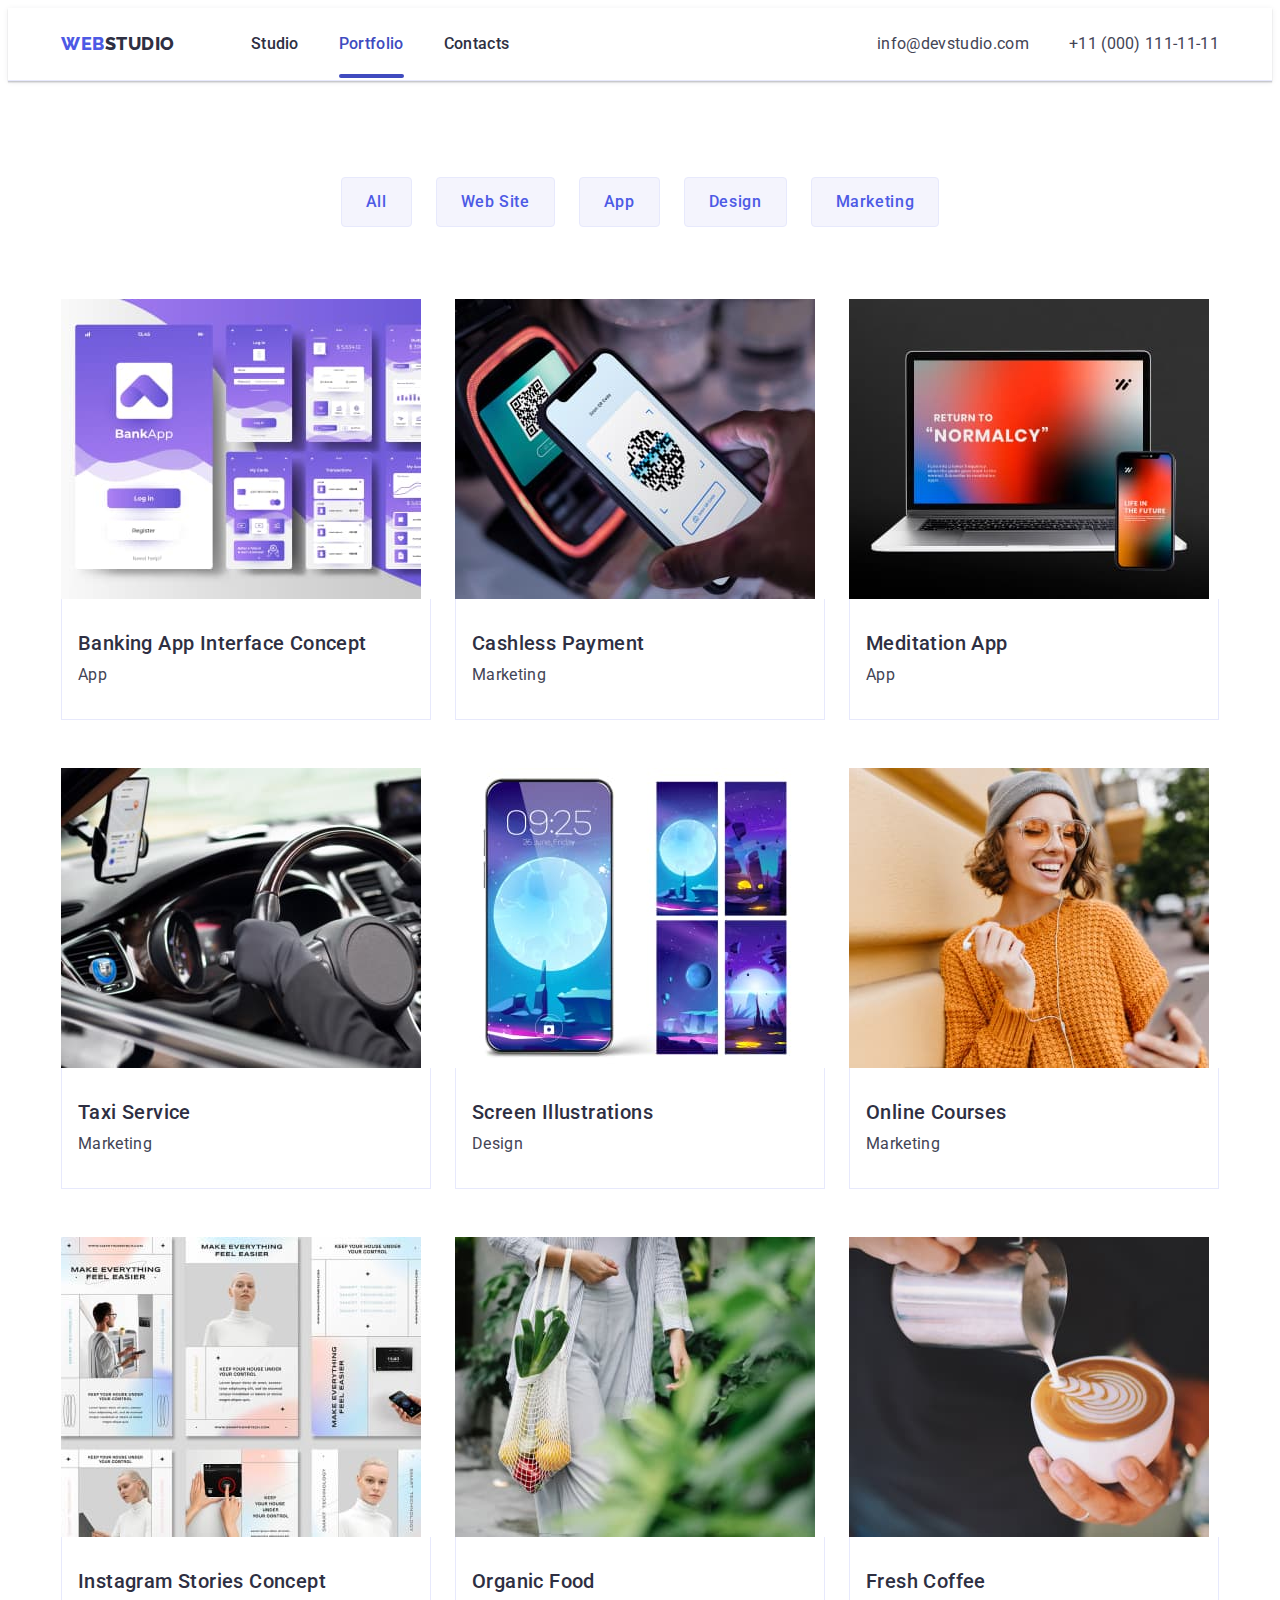
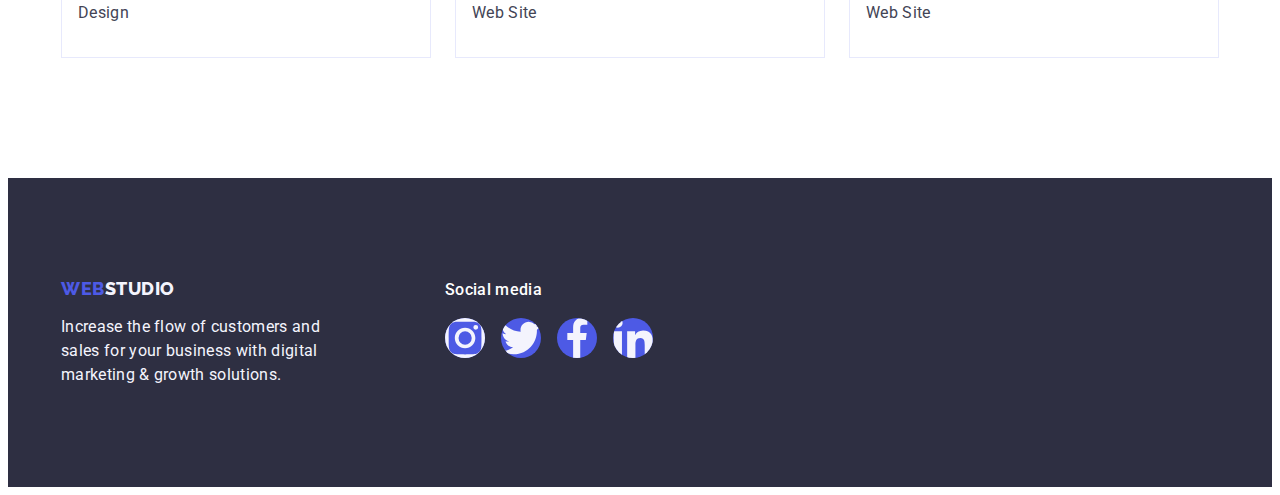
==== portfolio.html @ 7d30ec61 "Initial commit" ====
<!DOCTYPE html>
<html lang="en">
  <head>
    <meta charset="UTF-8" />
    <meta name="viewport" content="width=device-width, initial-scale=1.0" />
    <title>Portfolio</title>
    <link
      rel="stylesheet"
      href="https://cdnjs.cloudflare.com/ajax/libs/modern-normalize/2.0.0/modern-normalize.min.css"
      integrity="sha512-4xo8blKMVCiXpTaLzQSLSw3KFOVPWhm/TRtuPVc4WG6kUgjH6J03IBuG7JZPkcWMxJ5huwaBpOpnwYElP/m6wg=="
      crossorigin="anonymous"
      referrerpolicy="no-referrer"
    />
    <link rel="stylesheet" href="./css/styles.css" />
    <link rel="preconnect" href="https://fonts.googleapis.com" />
    <link rel="preconnect" href="https://fonts.gstatic.com" crossorigin />
    <link
      href="https://fonts.googleapis.com/css2?family=Raleway:wght@800&family=Roboto:wght@400;500;700;900&display=swap"
      rel="stylesheet"
    />
  </head>
  <body>
    <header class="header">
      <div class="container container-header">
        <nav class="header-navigation">
          <a class="header-logo link" href="./index.html"
            >Web<span class="header-studio-logo">Studio</span></a
          >
          <ul class="header-menu-list list">
            <li class="header-menu-item">
              <a class="header-menu-link link" href="./index.html">Studio</a>
            </li>
            <li class="header-menu-item">
              <a class="header-menu-link link current" href="./portfolio.html"
                >Portfolio</a
              >
            </li>
            <li class="header-menu-item">
              <a class="header-menu-link link" href="">Contacts</a>
            </li>
          </ul>
        </nav>
        <address class="address">
          <ul class="address-list list">
            <li class="address-item">
              <a class="address-link link" href="mailto:info@devstudio.com"
                >info@devstudio.com</a
              >
            </li>
            <li class="address-item">
              <a class="address-link link" href="tel:+110001111111"
                >+11 (000) 111-11-11</a
              >
            </li>
          </ul>
        </address>
      </div>
    </header>
    <main>
      <section class="information">
        <div class="container">
          <h1 class="visually-hidden">Information</h1>
          <ul class="info-list list">
            <li class="info-item">
              <button class="btn-info" type="button">All</button>
            </li>
            <li class="info-item">
              <button class="btn-info" type="button">Web Site</button>
            </li>
            <li class="info-item">
              <button class="btn-info" type="button">App</button>
            </li>
            <li class="info-item">
              <button class="btn-info" type="button">Design</button>
            </li>
            <li class="info-item">
              <button class="btn-info" type="button">Marketing</button>
            </li>
          </ul>
          <ul class="section-info-list list">
            <li class="section-info-item">
              <a class="section-info-link link" href="">
                <div class="section-cover-wrap">
                  <img
                    class="img"
                    src="./images/img8.jpg"
                    alt="Banking App"
                    width="360"
                    height="300"
                  />
                  <p class="section-cover-text">
                    14 Stylish and User-Friendly App Design Concepts · Task
                    Manager App · Calorie Tracker App · Exotic Fruit Ecommerce
                    App · Cloud Storage App
                  </p>
                </div>
                <div class="container-info">
                  <h2 class="info-title">Banking App Interface Concept</h2>
                  <p class="info-text">App</p>
                </div>
              </a>
            </li>
            <li class="section-info-item">
              <a class="section-info-link link" href="">
                <div class="section-cover-wrap">
                  <img
                    class="img"
                    src="./images/img9.jpg"
                    alt="Cashless Payment Marketing"
                    width="360"
                    height="300"
                  />
                  <p class="section-cover-text">
                    14 Stylish and User-Friendly App Design Concepts · Task
                    Manager App · Calorie Tracker App · Exotic Fruit Ecommerce
                    App · Cloud Storage App
                  </p>
                </div>
                <div class="container-info">
                  <h2 class="info-title">Cashless Payment</h2>
                  <p class="info-text">Marketing</p>
                </div>
              </a>
            </li>
            <li class="section-info-item">
              <a class="section-info-link link" href="">
                <div class="section-cover-wrap">
                  <img
                    class="img"
                    src="./images/img10.jpg"
                    alt="Meditation App"
                    width="360"
                    height="300"
                  />
                  <p class="section-cover-text">
                    14 Stylish and User-Friendly App Design Concepts · Task
                    Manager App · Calorie Tracker App · Exotic Fruit Ecommerce
                    App · Cloud Storage App
                  </p>
                </div>
                <div class="container-info">
                  <h2 class="info-title">Meditation App</h2>
                  <p class="info-text">App</p>
                </div>
              </a>
            </li>
            <li class="section-info-item">
              <a class="section-info-link link" href="">
                <div class="section-cover-wrap">
                  <img
                    class="img"
                    src="./images/img11.jpg"
                    alt="Taxi Service Marketing"
                    width="360"
                    height="300"
                  />
                  <p class="section-cover-text">
                    14 Stylish and User-Friendly App Design Concepts · Task
                    Manager App · Calorie Tracker App · Exotic Fruit Ecommerce
                    App · Cloud Storage App
                  </p>
                </div>
                <div class="container-info">
                  <h2 class="info-title">Taxi Service</h2>
                  <p class="info-text">Marketing</p>
                </div>
              </a>
            </li>
            <li class="section-info-item">
              <a class="section-info-link link" href="">
                <div class="section-cover-wrap">
                  <img
                    class="img"
                    src="./images/img12.jpg"
                    alt="Screen Illustrations Design"
                    width="360"
                    height="300"
                  />
                  <p class="section-cover-text">
                    14 Stylish and User-Friendly App Design Concepts · Task
                    Manager App · Calorie Tracker App · Exotic Fruit Ecommerce
                    App · Cloud Storage App
                  </p>
                </div>
                <div class="container-info">
                  <h2 class="info-title">Screen Illustrations</h2>
                  <p class="info-text">Design</p>
                </div>
              </a>
            </li>
            <li class="section-info-item">
              <a class="section-info-link link" href="">
                <div class="section-cover-wrap">
                  <img
                    class="img"
                    src="./images/img13.jpg"
                    alt="Online Courses Marketing"
                    width="360"
                    height="300"
                  />
                  <p class="section-cover-text">
                    14 Stylish and User-Friendly App Design Concepts · Task
                    Manager App · Calorie Tracker App · Exotic Fruit Ecommerce
                    App · Cloud Storage App
                  </p>
                </div>
                <div class="container-info">
                  <h2 class="info-title">Online Courses</h2>
                  <p class="info-text">Marketing</p>
                </div>
              </a>
            </li>
            <li class="section-info-item">
              <a class="section-info-link link" href="">
                <div class="section-cover-wrap">
                  <img
                    class="img"
                    src="./images/img14.jpg"
                    alt="Instagram Stories Concept Design"
                    width="360"
                    height="300"
                  />
                  <p class="section-cover-text">
                    14 Stylish and User-Friendly App Design Concepts · Task
                    Manager App · Calorie Tracker App · Exotic Fruit Ecommerce
                    App · Cloud Storage App
                  </p>
                </div>
                <div class="container-info">
                  <h2 class="info-title">Instagram Stories Concept</h2>
                  <p class="info-text">Design</p>
                </div>
              </a>
            </li>
            <li class="section-info-item">
              <a class="section-info-link link" href="">
                <div class="section-cover-wrap">
                  <img
                    class="img"
                    src="./images/img15.jpg"
                    alt="Organic Food Web Site"
                    width="360"
                    height="300"
                  />
                  <p class="section-cover-text">
                    14 Stylish and User-Friendly App Design Concepts · Task
                    Manager App · Calorie Tracker App · Exotic Fruit Ecommerce
                    App · Cloud Storage App
                  </p>
                </div>
                <div class="container-info">
                  <h2 class="info-title">Organic Food</h2>
                  <p class="info-text">Web Site</p>
                </div>
              </a>
            </li>
            <li class="section-info-item">
              <a class="section-info-link link" href="">
                <div class="section-cover-wrap">
                  <img
                    class="img"
                    src="./images/img16.jpg"
                    alt="Fresh Coffee Web Site"
                    width="360"
                    height="300"
                  />
                  <p class="section-cover-text">
                    14 Stylish and User-Friendly App Design Concepts · Task
                    Manager App · Calorie Tracker App · Exotic Fruit Ecommerce
                    App · Cloud Storage App
                  </p>
                </div>
                <div class="container-info">
                  <h2 class="info-title">Fresh Coffee</h2>
                  <p class="info-text">Web Site</p>
                </div>
              </a>
            </li>
          </ul>
        </div>
      </section>
    </main>
    <footer class="footer">
      <div class="container-footer-footer container">
        <div class="container-footer-logo">
          <a class="footer-logo link" href="./index.html"
            >Web<span class="logo">Studio</span></a
          >
          <p class="footer-text">
            Increase the flow of customers and sales for your business with
            digital marketing &amp; growth solutions.
          </p>
        </div>

        <div class="icons">
          <p class="icons-text-footer">Social media</p>
          <ul class="icons-list-footer">
            <li class="icons-item-footer list">
              <a
                class="icons-link-footer link"
                href="https://www.instagram.com/"
                target="_blank"
              >
                <svg class="icons-footer" width="24" height="24">
                  <use href="./images/icons.svg#icon-instagram"></use>
                </svg>
              </a>
            </li>
            <li class="icons-item-footer list">
              <a
                class="icons-link-footer link"
                href="https://twitter.com/"
                target="_blank"
              >
                <svg class="icons-footer" width="24" height="24">
                  <use href="./images/icons.svg#icon-twitter"></use>
                </svg>
              </a>
            </li>
            <li class="icons-item-footer list">
              <a
                class="icons-link-footer link"
                href="https://uk-ua.facebook.com/"
                target="_blank"
              >
                <svg class="icons-footer" width="24" height="24">
                  <use href="./images/icons.svg#icon-facebook"></use>
                </svg>
              </a>
            </li>
            <li class="icons-item-footer list">
              <a
                class="icons-link-footer link"
                href="https://www.linkedin.com/"
                target="_blank"
              >
                <svg class="icons-footer" width="24" height="24">
                  <use href="./images/icons.svg#icon-linkedin"></use>
                </svg>
              </a>
            </li>
          </ul>
        </div>
      </div>
    </footer>
  </body>
</html>
---- css/styles.css ----
:root {
  --iris: #4d5ae5;
  --ocean: #404bbf;
  --navy-blue: #2e2f42;
  --green: #31d0aa;
  --slate: #434455;
  --light-slate: #8e8f99;
  --cornflower: #e7e9fc;
  --cloud: #f4f4fd;
  --navy-blue-modal: #2e2f42;
  --grey: #2e2f42;
  --white: #ffffff;
  --dairy: #fcfcfc;
}
body {
  font-family: "Roboto", sans-serif;
  color: var(--slate, #434455);
  background-color: var(--white, #ffffff);
}
p,
h1,
h2,
h3,
h4,
h5,
h6 {
  margin-top: 0;
  margin-bottom: 0;
}
ul,
ol {
  padding: 0;
  margin-top: 0;
  margin-bottom: 0;
}
.header-logo {
  color: var(--iris, #4d5ae5);
  font-family: "Raleway", sans-serif;
  font-size: 18px;
  font-weight: 800;
  line-height: 1.17;
  letter-spacing: 0.03em;
  text-transform: uppercase;
  margin-right: 76px;
}
.header-navigation {
  display: flex;
  align-items: center;
}
.header-menu-list {
  display: flex;
  gap: 40px;
}
.header-menu-item {
  color: var(--ocean, #404bbf);
  position: relative;
}
.header-menu-link {
  padding: 24px 0;
  color: var(--navyblue, #2e2f42);
  font-size: 16px;
  font-weight: 500;
  line-height: 1.5;
  letter-spacing: 0.02em;
  position: relative;
  transition: color 250ms cubic-bezier(0.4, 0, 0.2, 1);
}
.current {
  position: relative;
  color: var(--ocean, #404bbf);
}
.current::after {
  content: "";
  position: absolute;
  width: 100%;
  height: 4px;
  border-radius: 2px;
  left: 0;
  bottom: -1px;
  background-color: var(--ocean, #404bbf);
}
.header-menu-link:hover::after,
.header-menu-link:active::after,
.header-menu-link:focus::after {
  background-color: var(--ocean, #404bbf);
  color: var(--ocean, #404bbf);
}
.header-menu-link:hover,
.header-menu-link:active,
.header-menu-link:focus {
  color: var(--ocean, #404bbf);
}
.address {
  font-style: normal;
}
.address-item {
  transition-property: color;
  transition-duration: 250ms;
  transition-timing-function: cubic-bezier(0.4, 0, 0.2, 1);
}
.address-link {
  color: var(--slate, #434455);
  font-size: 16px;
  font-style: normal;
  line-height: 1.5;
  letter-spacing: 0.02em;
  transition: color 250ms cubic-bezier(0.4, 0, 0.2, 1);
}
.header {
  border-bottom: 1px solid var(--cornflower, #e7e9fc);
  box-shadow: 0px 1px 6px 0px rgba(46, 47, 66, 0.08),
    0px 1px 1px 0px rgba(46, 47, 66, 0.16),
    0px 2px 1px 0px rgba(46, 47, 66, 0.08);
}
.container-header {
  display: flex;
  align-items: center;
}
.header-menu-item {
  padding: 24px 0;
}

.header-studio-logo {
  color: var(--navyblue, #2e2f42);
}
.address-link:hover,
.address-link:focus {
  color: var(--ocean, #404bbf);
}
.address {
  margin-left: auto;
}
.address-list {
  display: flex;
  gap: 40px;
}
.container {
  width: 1158px;
  margin: 0 auto;
  padding: 0 15px;
}
.service {
  max-width: 1440px;
  padding-top: 188px;
  padding-bottom: 188px;
  background-color: var(--navy-blue, #2e2f42);
  background-image: linear-gradient(
      rgba(46, 47, 66, 0.7),
      rgba(46, 47, 66, 0.7)
    ),
    url(../images/people-office.jpg);
  background-repeat: no-repeat;
  background-position: center;
  background-size: cover;
  display: block;
  justify-content: center;
  margin: 0 auto;
}

.section {
  padding: 120px 0;
}
.section-service-wrap {
  color: var(--white, #fff);
  text-align: center;
  font-size: 56px;
  line-height: 1.07;
  letter-spacing: 0.02em;
  max-width: 496px;
  margin-bottom: 48px;
  margin-left: auto;
  margin-right: auto;
}
.btn-section-service {
  cursor: pointer;
  color: var(--white, #fff);
  font-family: inherit;
  font-size: 16px;
  font-weight: 500;
  line-height: 1.5;
  letter-spacing: 0.04em;
  background-color: var(--iris, #4d5ae5);
  padding: 16px 32px;
  display: block;
  min-width: 169px;
  height: 56px;
  border: none;
  border-radius: 4px;
  margin: 0 auto;
  transition-property: background-color;
  transition-duration: 250ms;
  transition-timing-function: cubic-bezier(0.4, 0, 0.2, 1);
}
.btn-section-service:hover,
.btn-section-service:active,
.btn-section-service:focus {
  background-color: var(--ocean, #404bbf);
}
.visually-hidden {
  position: absolute;
  width: 1px;
  height: 1px;
  margin: -1px;
  border: 0;
  padding: 0;

  white-space: nowrap;
  clip-path: inset(100%);
  clip: rect(0 0 0 0);
  overflow: hidden;
}
.section-service-title {
  color: var(--navy-blue, #2e2f42);
  font-size: 20px;
  font-weight: 500;
  line-height: 1.2;
  letter-spacing: 0.02em;
  margin-bottom: 8px;
}
.section-list {
  display: flex;
  gap: 24px;
  align-items: center;
}
.section-item {
  width: calc((100% - 72px) / 4);
}
.section-text {
  color: var(--slate, #434455);
  font-size: 16px;
  line-height: 1.5;
  letter-spacing: 0.02em;
}
.section-title {
  text-align: center;
  color: var(--grey, #2e2f42);
  font-size: 36px;
  line-height: 1.11;
  letter-spacing: 0.02em;
  text-transform: capitalize;
  /* max-width: 323px; */
  margin-bottom: 72px;
}
.icon {
  border-radius: 4px;
  width: 100%;
  height: 112px;
  background-color: var(--cloud, #f4f4fd);
  display: flex;
  align-items: center;
  justify-content: center;
  margin-bottom: 8px;
}
.section-picture {
  padding-bottom: 120px;
  padding: 0 auto;
}
.section-picture-list {
  display: flex;
  gap: 24px;
  align-content: center;
}
.section-picture-item {
  width: calc((100% - 3 * 16px) / 3);
}
.team {
  padding: 120px 0;
  background-color: var(--cloud, #f4f4fd);
}
.section-title-team {
  text-align: center;
  color: var(--grey, #2e2f42);
  font-size: 36px;
  line-height: 1.11;
  letter-spacing: 0.02em;
  text-transform: capitalize;
  margin-bottom: 72px;
}
.team-title-title {
  color: var(--navy-blue, #2e2f42);
  font-size: 20px;
  font-weight: 500;
  line-height: 1.2;
  letter-spacing: 0.02em;
}
.team-list-list {
  display: flex;
  gap: 24px;
}
.team-item-list {
  background-color: var(--white, #ffffff);
  flex-basis: calc((100% - 3 * 24px) / 4);
  border-radius: 0px 0px 4px 4px;
  box-shadow: 0px 2px 1px 0px rgba(46, 47, 66, 0.08),
    0px 1px 1px 0px rgba(46, 47, 66, 0.16),
    0px 1px 6px 0px rgba(46, 47, 66, 0.08);
}
.section-images-team {
  display: block;
}
.container-team-title {
  padding: 32px 0;
}
.team-title-title {
  text-align: center;
  margin-bottom: 8px;
}
.text-team-text {
  text-align: center;
  margin-bottom: 8px;
}
.team-text {
  color: var(--slate, #434455);
  font-size: 16px;
  line-height: 1.5;
  letter-spacing: 0.02em;
}
.team-list-icon {
  width: 232px;
  margin: 0 auto;
  display: flex;
  gap: 24px;
  justify-content: center;
}
.team-item-icon {
  width: 40px;
  height: 40px;
}
.team-link-icon {
  width: 100%;
  height: 100%;
  background-color: var(--iris, #4d5ae5);
  display: flex;
  align-items: center;
  justify-content: center;
  border-radius: 50%;
  transition: background-color 250ms cubic-bezier(0.4, 0, 0.2, 1);
}
.team-link-icon:hover,
.team-link-icon:focus {
  background-color: var(--ocean, #404bbf);
}

.customers {
  padding: 120px 0;
}
.section-title-customers {
  text-align: center;
  color: var(--grey, #2e2f42);
  font-size: 36px;
  line-height: 1.11;
  letter-spacing: 0.02em;
  text-transform: capitalize;
  margin-bottom: 72px;
}
.section-list-customers {
  display: flex;
  gap: 24px;
  fill: var(--light-slate, #8e8f99);
}
.icon-team-section {
  fill: var(--cloud, #f4f4fd);
}
.icon-customers {
  width: 104px;
  height: 56px;
  fill: currentColor;
  transition-property: background-color;
  transition-duration: 250ms;
  transition-timing-function: cubic-bezier(0.4, 0, 0.2, 1);
}
.icon-customers:hover,
.icon-customers:focus {
  fill: var(--ocean, #404bbf);
}
.section-customers-link:hover,
.section-customers-link:focus {
  border-color: var(--ocean, #404bbf);
  color: var(--ocean, #404bbf);
}
.section-item-customers {
  width: 100%;
  height: 88px;
}
.section-customers-link {
  width: 100%;
  height: 100%;
  border: 1px solid var(--light-slate, #8e8f99);
  border-radius: 4px;
  display: flex;
  align-items: center;
  justify-content: center;
  color: var(--light-slate, #8e8f99);
  transition: border-color 250ms cubic-bezier(0.4, 0, 0.2, 1),
    color 250ms cubic-bezier(0.4, 0, 0.2, 1);
}
.footer {
  padding-top: 100px;
  padding-bottom: 100px;
  background-color: var(--navy-blue, #2e2f42);
}
.container-footer-footer {
  display: flex;
  align-items: baseline;
}
.container-footer-logo {
  margin-right: 120px;
}
.footer-logo {
  color: var(--iris, #4d5ae5);
  font-family: "Raleway", sans-serif;
  font-size: 18px;
  font-weight: 800;
  line-height: 1.17;
  letter-spacing: 0.03em;
  text-transform: uppercase;
  display: inline-block;
  margin-bottom: 16px;
}
.logo {
  color: var(--cloud, #f4f4fd);
}
.footer-text {
  color: var(--cloud, #f4f4fd);
  font-size: 16px;
  line-height: 1.5;
  letter-spacing: 0.02em;
  max-width: 264px;
}
.icons-text-footer {
  color: var(--white, #ffffff);
  font-weight: 500;
  font-size: 16px;
  line-height: 1.5;
  letter-spacing: 0.02em;
  margin-bottom: 16px;
}
.icons-item-footer {
  height: 40px;
  width: 40px;
}
.icons-link-footer {
  width: 100%;
  height: 100%;
  display: flex;
  align-items: center;
  justify-content: center;
  border-radius: 50%;
  background-color: var(--iris, #4d5ae5);
  transition: background-color 250ms cubic-bezier(0.4, 0, 0.2, 1);
}
.icons-list-footer {
  display: flex;
  gap: 16px;
}
.icons-link-footer:hover,
.icons-link-footer:focus {
  background-color: var(--green, #31d0aa);
  border-radius: 50%;
}
.icons-footer {
  width: 40px;
  height: 40px;
  fill: var(--cloud, #f4f4fd);
  padding: 8px 0;
  border-radius: 50%;
  transition-property: background-color;
  transition-duration: 250ms;
  transition-timing-function: cubic-bezier(0.4, 0, 0.2, 1);
}

.btn-info {
  font-family: "Roboto", sans-serif;
  color: var(--iris, #4d5ae5);
  font-size: 16px;
  font-weight: 500;
  line-height: 1.5;
  letter-spacing: 0.04em;
  background-color: var(--cloud, #f4f4fd);
  padding: 12px 24px;
  border: 1px solid var(--cornflower, #e7e9fc);
  border-radius: 4px;
  transition: color 250ms cubic-bezier(0.4, 0, 0.2, 1),
    background-color 250ms cubic-bezier(0.4, 0, 0.2, 1),
    border-color 250ms cubic-bezier(0.4, 0, 0.2, 1),
    box-shadow 250ms cubic-bezier(0.4, 0, 0.2, 1);
}
.btn-info:hover,
.btn-info:active,
.btn-info:focus {
  color: var(--white, #ffffff);
  background-color: var(--ocean, #404bbf);
  cursor: pointer;
  border: 1px solid transparent;
  box-shadow: 0px 2px 2px 0px rgba(0, 0, 0, 0.12),
    0px 2px 1px 0px rgba(0, 0, 0, 0.08), 0px 3px 1px 0px rgba(0, 0, 0, 0.1);
}
.link {
  text-decoration: none;
}
.list {
  list-style-type: none;
}
.container-info {
  padding: 32px 16px;
  border: 1px solid var(--cornflower, #e7e9fc);
  border-top: none;
}
.information {
  padding-top: 96px;
  padding-bottom: 120px;
}
.info-list {
  display: flex;
  justify-content: center;
  gap: 24px;
  margin-bottom: 72px;
}
.info-title {
  color: var(--navy-blue, #2e2f42);
  font-size: 20px;
  font-weight: 500;
  line-height: 1.2;
  letter-spacing: 0.02em;
  margin-bottom: 8px;
}
.info-text {
  color: var(--slate, #434455);
  font-size: 16px;
  line-height: 1.5;
  letter-spacing: 0.02em;
}
.section-info-list {
  display: flex;
  flex-wrap: wrap;
  column-gap: 24px;
  row-gap: 48px;
}
.section-info-item {
  width: calc((100% - 48px) / 3);
  transition: box-shadow 250ms cubic-bezier(0.4, 0, 0.2, 1);
}
.section-info-link {
  display: block;
  transition: box-shadow 250ms cubic-bezier(0.4, 0, 0.2, 1);
}
.section-cover-wrap {
  position: relative;
  overflow: hidden;
}
.section-cover-text {
  position: absolute;
  top: 0;
  width: 100%;
  height: 100%;
  color: var(--cloud, #f4f4fd);
  font-size: 16px;
  line-height: 1.5;
  letter-spacing: 0.02em;
  padding: 40px 32px;
  background-color: var(--iris, #4d5ae5);
  transition: transform 250ms cubic-bezier(0.4, 0, 0.2, 1);
  transform: translateY(100%);
}
.section-info-link:hover,
.section-info-link:focus {
  box-shadow: 0px 2px 1px 0px rgba(46, 47, 66, 0.08),
    0px 1px 1px 0px rgba(46, 47, 66, 0.16),
    0px 1px 6px 0px rgba(46, 47, 66, 0.08);
}
.section-info-link:hover .section-cover-text,
.section-info-link:focus .section-cover-text {
  transform: translateY(0%);
}
.img {
  display: block;
  max-width: 100%;
  height: auto;
}
.backdrop {
  position: fixed;
  height: 100%;
  width: 100%;
  background: var(--navyblue-modal, rgba(46, 47, 66, 0.4));
  top: 0;
  transition: opacity 250ms cubic-bezier(0.4, 0, 0.2, 1),
    visibility 250ms cubic-bezier(0.4, 0, 0.2, 1);
}
.footer-input {
  width: 264px;
  height: 40px;
  padding-left: 16px;
  padding-right: 16px;
  background-color: var(--navyblue, #2e2f42);
  border-radius: 4px;
}
.modal {
  width: 408px;
  min-height: 584px;
  border-radius: 4px;
  background-color: var(--dairy, #fcfcfc);
  position: absolute;
  top: 50%;
  left: 50%;
  transform: translate(-50%, -50%);
  box-shadow: 0px 1px 1px rgba(0, 0, 0, 0.14), 0px 1px 3px rgba(0, 0, 0, 0.12),
    0px 2px 1px rgba(0, 0, 0, 0.2);
  transition: transform 250ms cubic-bezier(0.4, 0, 0.2, 1);
  padding: 72px 24px 24px 24px;
}
.modal-close-btn {
  position: absolute;
  top: 24px;
  width: 24px;
  height: 24px;
  right: 24px;
  border-radius: 50%;
  background-color: var(--cornflower, #e7e9fc);
  border: 0;
  display: flex;
  align-items: center;
  justify-content: center;
  border: 1px solid rgba(0, 0, 0, 0.1);
  padding: 0;
  cursor: pointer;
  transition: background-color 250ms cubic-bezier(0.4, 0, 0.2, 1),
    border 250ms cubic-bezier(0.4, 0, 0.2, 1);
}
.modal-title {
  color: var(--navyblue, #2e2f42);
  text-align: center;
  font-size: 16px;
  font-weight: 500;
  line-height: 1.5;
  letter-spacing: 0.02em;
  margin-bottom: 16px;
}
.modal-input {
  width: 100%;
  height: 40px;
  background-color: transparent;
  border-radius: 4px;
  border: 1px solid var(--navyblue-modal, rgba(46, 47, 66, 0.4));
  margin-bottom: 8px;
  padding-left: 38px;
  padding-right: 24px;
  outline: transparent;
  transition: border-color 250ms cubic-bezier(0.4, 0, 0.2, 1);
}
.modal-label {
  color: var(--lightslate, #8e8f99);
  font-size: 12px;
  line-height: 1.17;
  letter-spacing: 0.04em;
  margin-bottom: 4px;
}
.modal-input-wrap {
  position: relative;
}
.modal-icons-input {
  fill: var(--navyblue, #2e2f42);
  position: absolute;
  left: 16px;
  top: 50%;
  transform: translateY(-50%);
  transition: fill 250ms cubic-bezier(0.4, 0, 0.2, 1);
}
.modal-input:focus {
  border-color: var(--iris, #4d5ae5);
}
.modal-input:focus + .modal-icons-input {
  fill: var(--iris, #4d5ae5);
}
.modal-comment {
  width: 100%;
  height: 120px;
  background-color: transparent;
  border-radius: 4px;
  border: 1px solid var(--navyblue-modal, rgba(46, 47, 66, 0.4));
  margin-bottom: 8px;
  padding: 8px 24px 8px 16px;
  outline: transparent;
  transition: border-color 250ms cubic-bezier(0.4, 0, 0.2, 1);
  resize: none;
}
.modal-close-btn:hover,
.modal-close-btn:focus {
  background-color: var(--ocean, #404bbf);
  border: none;
  fill: #ffffff;
}
.icons-modal-modal {
  transition: fill 250ms cubic-bezier(0.4, 0, 0.2, 1);
}
.is-hidden {
  opacity: 0;
  visibility: hidden;
  pointer-events: none;
}
.modal-check-text {
  color: var(--lightslate, #8e8f99);
  font-size: 12px;
  line-height: 1.17;
  letter-spacing: 0.04em;
  display: flex;
  align-items: center;
}
.modal-check-link {
  color: var(--iris, #4d5ae5);
}
.modal-check-text span {
  width: 16px;
  height: 16px;
  border-radius: 2px;
  stroke-width: 1px;
  stroke: var(--navyblue-modal, rgba(46, 47, 66, 0.4));
  margin-right: 12px;
  display: flex;
  align-items: center;
  justify-content: center;
  fill: transparent;
  transition: background-color 250ms cubic-bezier(0.4, 0, 0.2, 1);
}
.modal-check:checked + .modal-check-text span {
  fill: var(--cloud, #f4f4fd);
  background-color: var(--ocean, #404bbf);
  border: none;
}
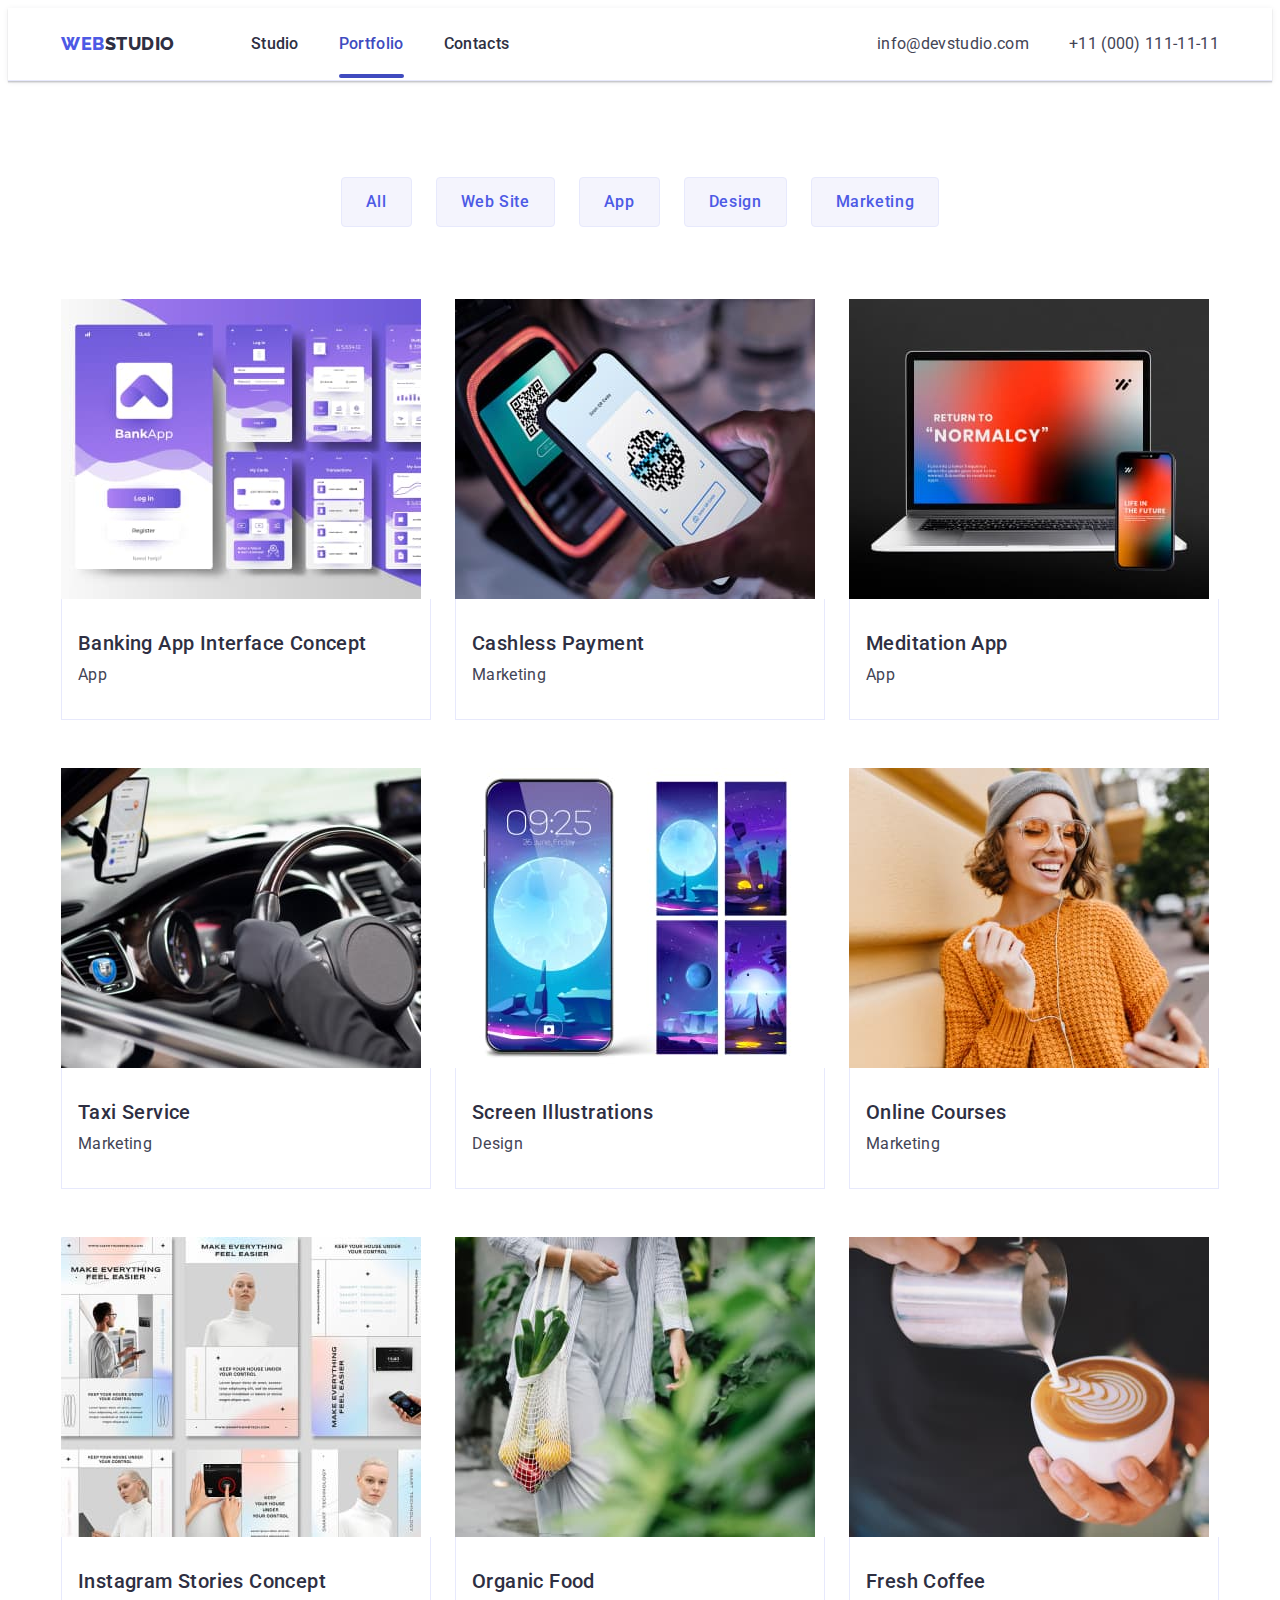
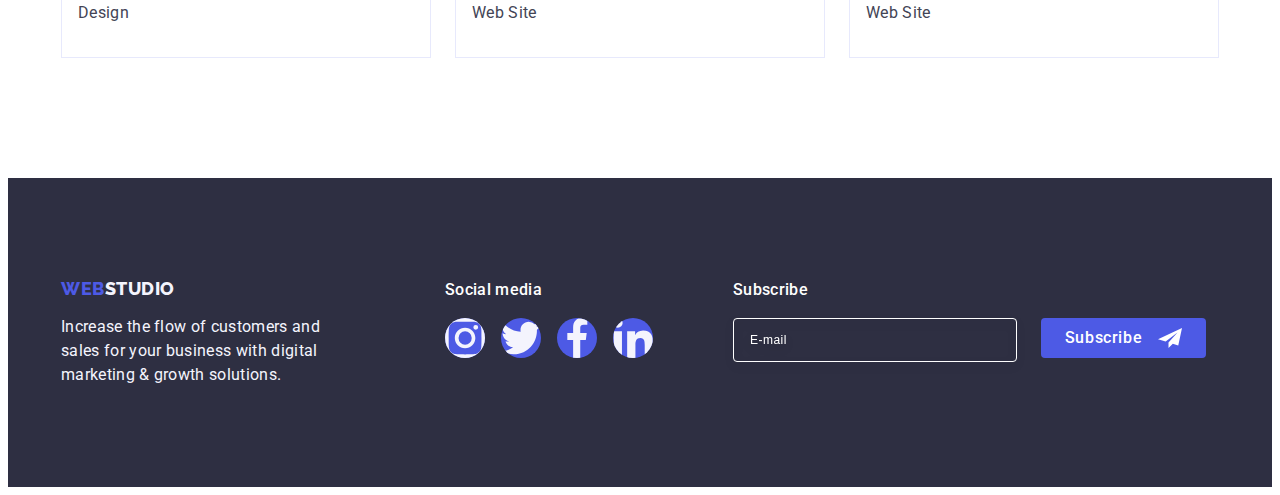
==== commit 79c18de0: "styles.css" ====
--- a/portfolio.html
+++ b/portfolio.html
@@ -341,6 +341,25 @@
             </li>
           </ul>
         </div>
+        <div class="footer-subscribe">
+          <p class="footer-subscribe-text">Subscribe</p>
+          <form class="footer-form">
+            <label class="footer-form-label" aria-label="footer email input">
+              <input
+                type="email"
+                name="footer-email"
+                class="footer-input-email"
+                placeholder="E-mail"
+              />
+            </label>
+            <button class="footer-subscribe-btn" type="submit">
+              Subscribe
+              <svg class="icons-footer-subscribe" width="24" height="24">
+                <use href="./images/icons.svg#icon-frame"></use>
+              </svg>
+            </button>
+          </form>
+        </div>
       </div>
     </footer>
   </body>
--- a/css/styles.css
+++ b/css/styles.css
@@ -721,8 +721,84 @@
   fill: transparent;
   transition: background-color 250ms cubic-bezier(0.4, 0, 0.2, 1);
 }
+.modal-field-btn {
+  min-width: 169px;
+  height: 56px;
+  display: flex;
+  align-items: center;
+  justify-content: center;
+  padding: 16px 32px;
+  margin-top: 24px;
+  color: var(--white, #fff);
+  font-family: Roboto;
+  font-size: 16px;
+  font-weight: 500;
+  line-height: 1.5;
+  letter-spacing: 0.04em;
+  border-radius: 4px;
+  background: var(--iris, #4d5ae5);
+  border: none;
+  cursor: pointer;
+  box-shadow: 0px 4px 4px 0px rgba(0, 0, 0, 0.15);
+  transition: background-color 250ms cubic-bezier(0.4, 0, 0.2, 1);
+  display: flex;
+  align-items: center;
+  justify-content: center;
+}
 .modal-check:checked + .modal-check-text span {
   fill: var(--cloud, #f4f4fd);
   background-color: var(--ocean, #404bbf);
   border: none;
 }
+.footer-subscribe {
+  margin-left: 80px;
+}
+.footer-subscribe-text {
+  margin-bottom: 16px;
+  color: var(--white, #fff);
+  font-size: 16px;
+  font-weight: 500;
+  line-height: 1.5;
+  letter-spacing: 0.02em;
+}
+.footer-form {
+  display: flex;
+  gap: 24px;
+}
+.footer-input-email {
+  width: 264px;
+  height: 40px;
+  border-radius: 4px;
+  border: 1px solid var(--white, #fff);
+  background-color: transparent;
+  color: var(--white, #fff);
+  font-size: 12px;
+  line-height: 1.5;
+  letter-spacing: 0.04em;
+  padding-left: 16px;
+  filter: drop-shadow(0px 4px 4px rgba(0, 0, 0, 0.15));
+}
+.footer-input-email::placeholder {
+  color: var(--white, #ffffff);
+}
+.footer-subscribe-btn {
+  min-width: 165px;
+  height: 40px;
+  display: flex;
+  align-items: center;
+  justify-content: center;
+  color: var(--white, #fff);
+  font-family: Roboto;
+  font-size: 16px;
+  font-weight: 500;
+  line-height: 1.5;
+  letter-spacing: 0.04em;
+  border-radius: 4px;
+  background: var(--iris, #4d5ae5);
+  border: none;
+  cursor: pointer;
+}
+.icons-footer-subscribe {
+  margin-left: 16px;
+  fill: var(--white, #ffffff);
+}
